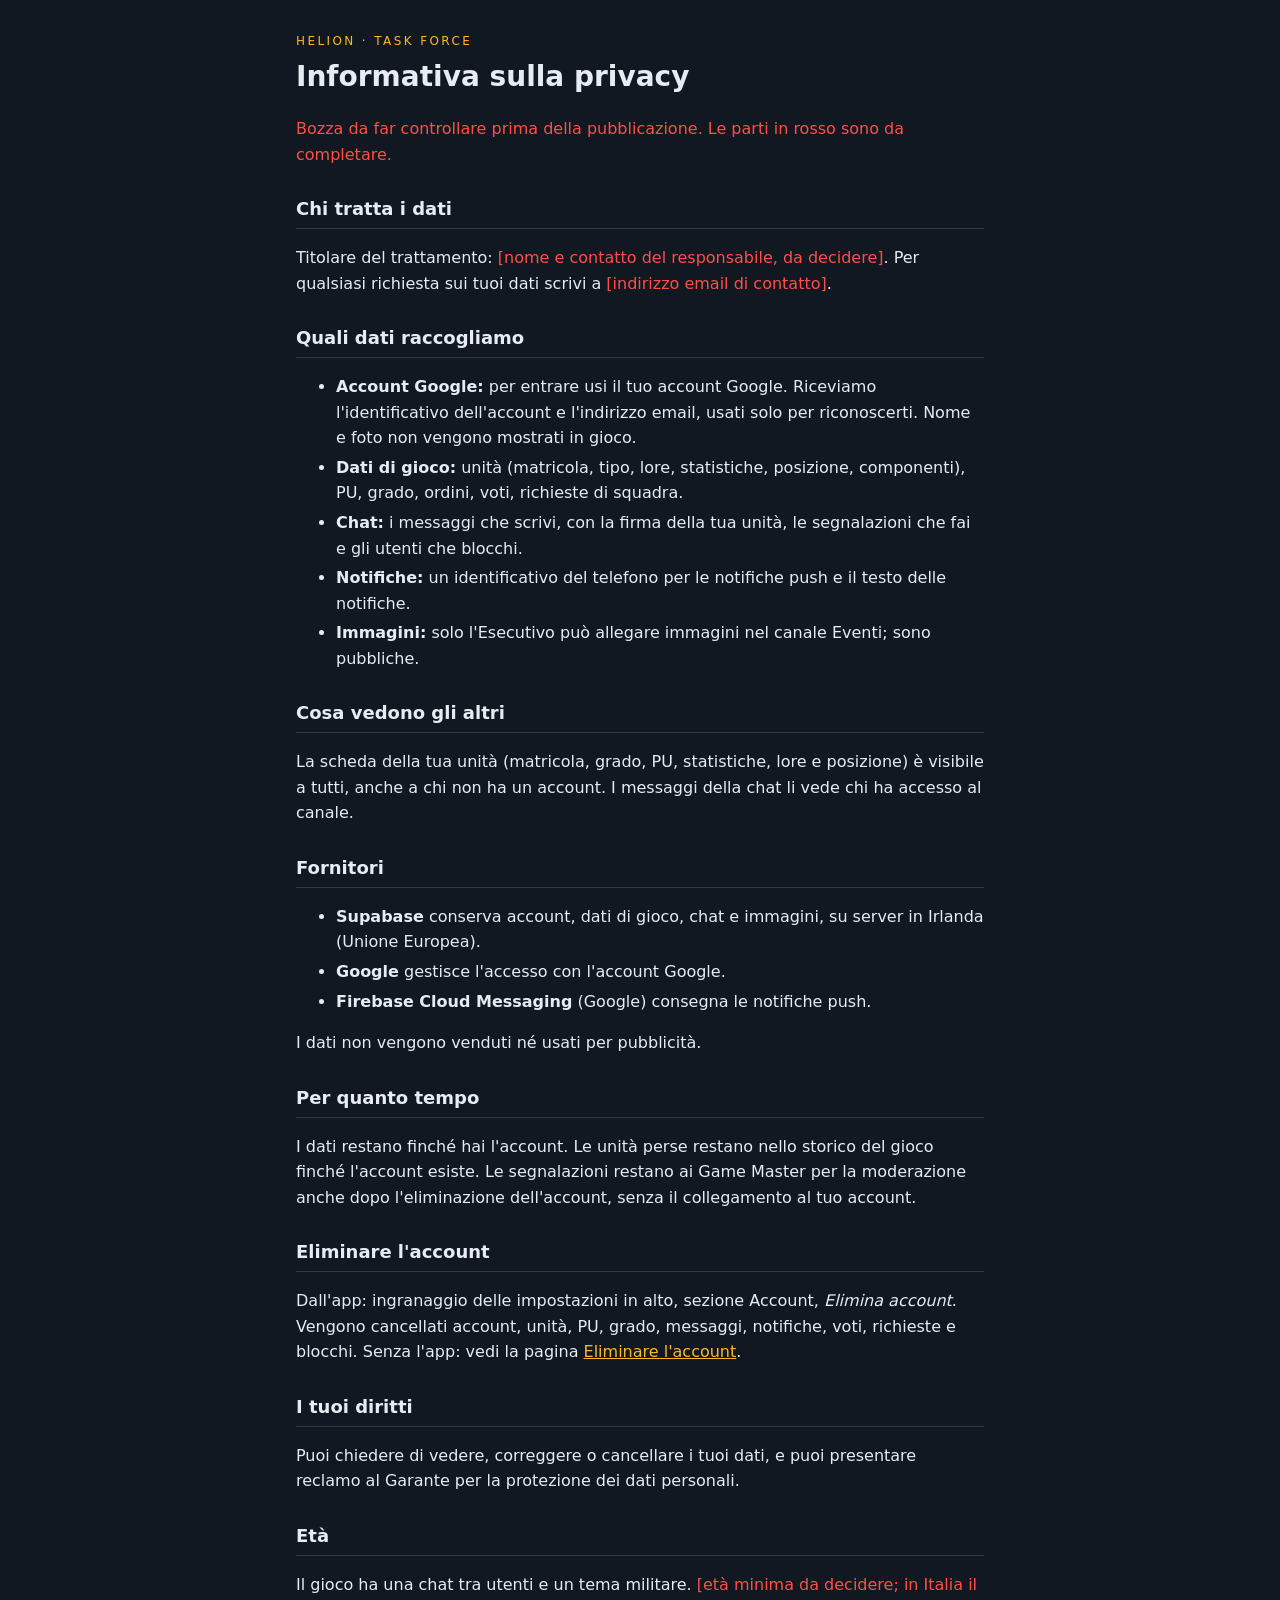
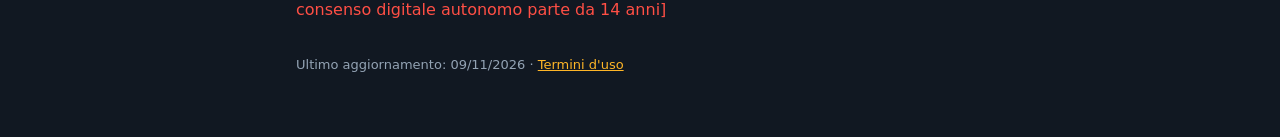
==== privacy.html @ 3db7b757 "Add files via upload" ====
<!doctype html>
<html lang="it">
<head>
<meta charset="utf-8">
<meta name="viewport" content="width=device-width, initial-scale=1">
<title>Helion · Privacy</title>
<link rel="stylesheet" href="stile.css">
</head>
<body>
<main>
<p class="eyebrow">HELION · TASK FORCE</p>
<h1>Informativa sulla privacy</h1>
<p class="todo">Bozza da far controllare prima della pubblicazione. Le parti in rosso sono da completare.</p>

<h2>Chi tratta i dati</h2>
<p>Titolare del trattamento: <span class="todo">[nome e contatto del responsabile, da decidere]</span>.
Per qualsiasi richiesta sui tuoi dati scrivi a <span class="todo">[indirizzo email di contatto]</span>.</p>

<h2>Quali dati raccogliamo</h2>
<ul>
<li><strong>Account Google:</strong> per entrare usi il tuo account Google. Riceviamo l'identificativo dell'account e l'indirizzo email, usati solo per riconoscerti. Nome e foto non vengono mostrati in gioco.</li>
<li><strong>Dati di gioco:</strong> unità (matricola, tipo, lore, statistiche, posizione, componenti), PU, grado, ordini, voti, richieste di squadra.</li>
<li><strong>Chat:</strong> i messaggi che scrivi, con la firma della tua unità, le segnalazioni che fai e gli utenti che blocchi.</li>
<li><strong>Notifiche:</strong> un identificativo del telefono per le notifiche push e il testo delle notifiche.</li>
<li><strong>Immagini:</strong> solo l'Esecutivo può allegare immagini nel canale Eventi; sono pubbliche.</li>
</ul>

<h2>Cosa vedono gli altri</h2>
<p>La scheda della tua unità (matricola, grado, PU, statistiche, lore e posizione) è visibile a tutti, anche a chi non ha un account. I messaggi della chat li vede chi ha accesso al canale.</p>

<h2>Fornitori</h2>
<ul>
<li><strong>Supabase</strong> conserva account, dati di gioco, chat e immagini, su server in Irlanda (Unione Europea).</li>
<li><strong>Google</strong> gestisce l'accesso con l'account Google.</li>
<li><strong>Firebase Cloud Messaging</strong> (Google) consegna le notifiche push.</li>
</ul>
<p>I dati non vengono venduti né usati per pubblicità.</p>

<h2>Per quanto tempo</h2>
<p>I dati restano finché hai l'account. Le unità perse restano nello storico del gioco finché l'account esiste. Le segnalazioni restano ai Game Master per la moderazione anche dopo l'eliminazione dell'account, senza il collegamento al tuo account.</p>

<h2>Eliminare l'account</h2>
<p>Dall'app: ingranaggio delle impostazioni in alto, sezione Account, <em>Elimina account</em>. Vengono cancellati account, unità, PU, grado, messaggi, notifiche, voti, richieste e blocchi. Senza l'app: vedi la pagina <a href="elimina-account.html">Eliminare l'account</a>.</p>

<h2>I tuoi diritti</h2>
<p>Puoi chiedere di vedere, correggere o cancellare i tuoi dati, e puoi presentare reclamo al Garante per la protezione dei dati personali.</p>

<h2>Età</h2>
<p>Il gioco ha una chat tra utenti e un tema militare. <span class="todo">[età minima da decidere; in Italia il consenso digitale autonomo parte da 14 anni]</span></p>

<p class="small">Ultimo aggiornamento: 09/11/2026 · <a href="termini.html">Termini d'uso</a></p>
</main>
</body>
</html>
---- stile.css ----
:root {
  --bg: #111822;
  --panel: #182230;
  --ink: #e6ecf2;
  --dim: #93a3b4;
  --signal: #ffb627;
  --danger: #ff4f45;
}
* { box-sizing: border-box; }
body {
  margin: 0;
  background: var(--bg);
  color: var(--ink);
  font: 16px/1.6 system-ui, -apple-system, "Segoe UI", Roboto, sans-serif;
}
main {
  max-width: 720px;
  margin: 0 auto;
  padding: 32px 16px 48px;
}
.eyebrow { color: var(--signal); letter-spacing: 0.2em; font-size: 12px; margin: 0; }
h1 { margin: 4px 0 16px; font-size: 28px; }
h2 { margin: 28px 0 8px; font-size: 18px; border-bottom: 1px solid #2b3a4a; padding-bottom: 4px; }
a { color: var(--signal); }
li { margin: 4px 0; }
.todo { color: var(--danger); }
.small { color: var(--dim); font-size: 13px; margin-top: 32px; }
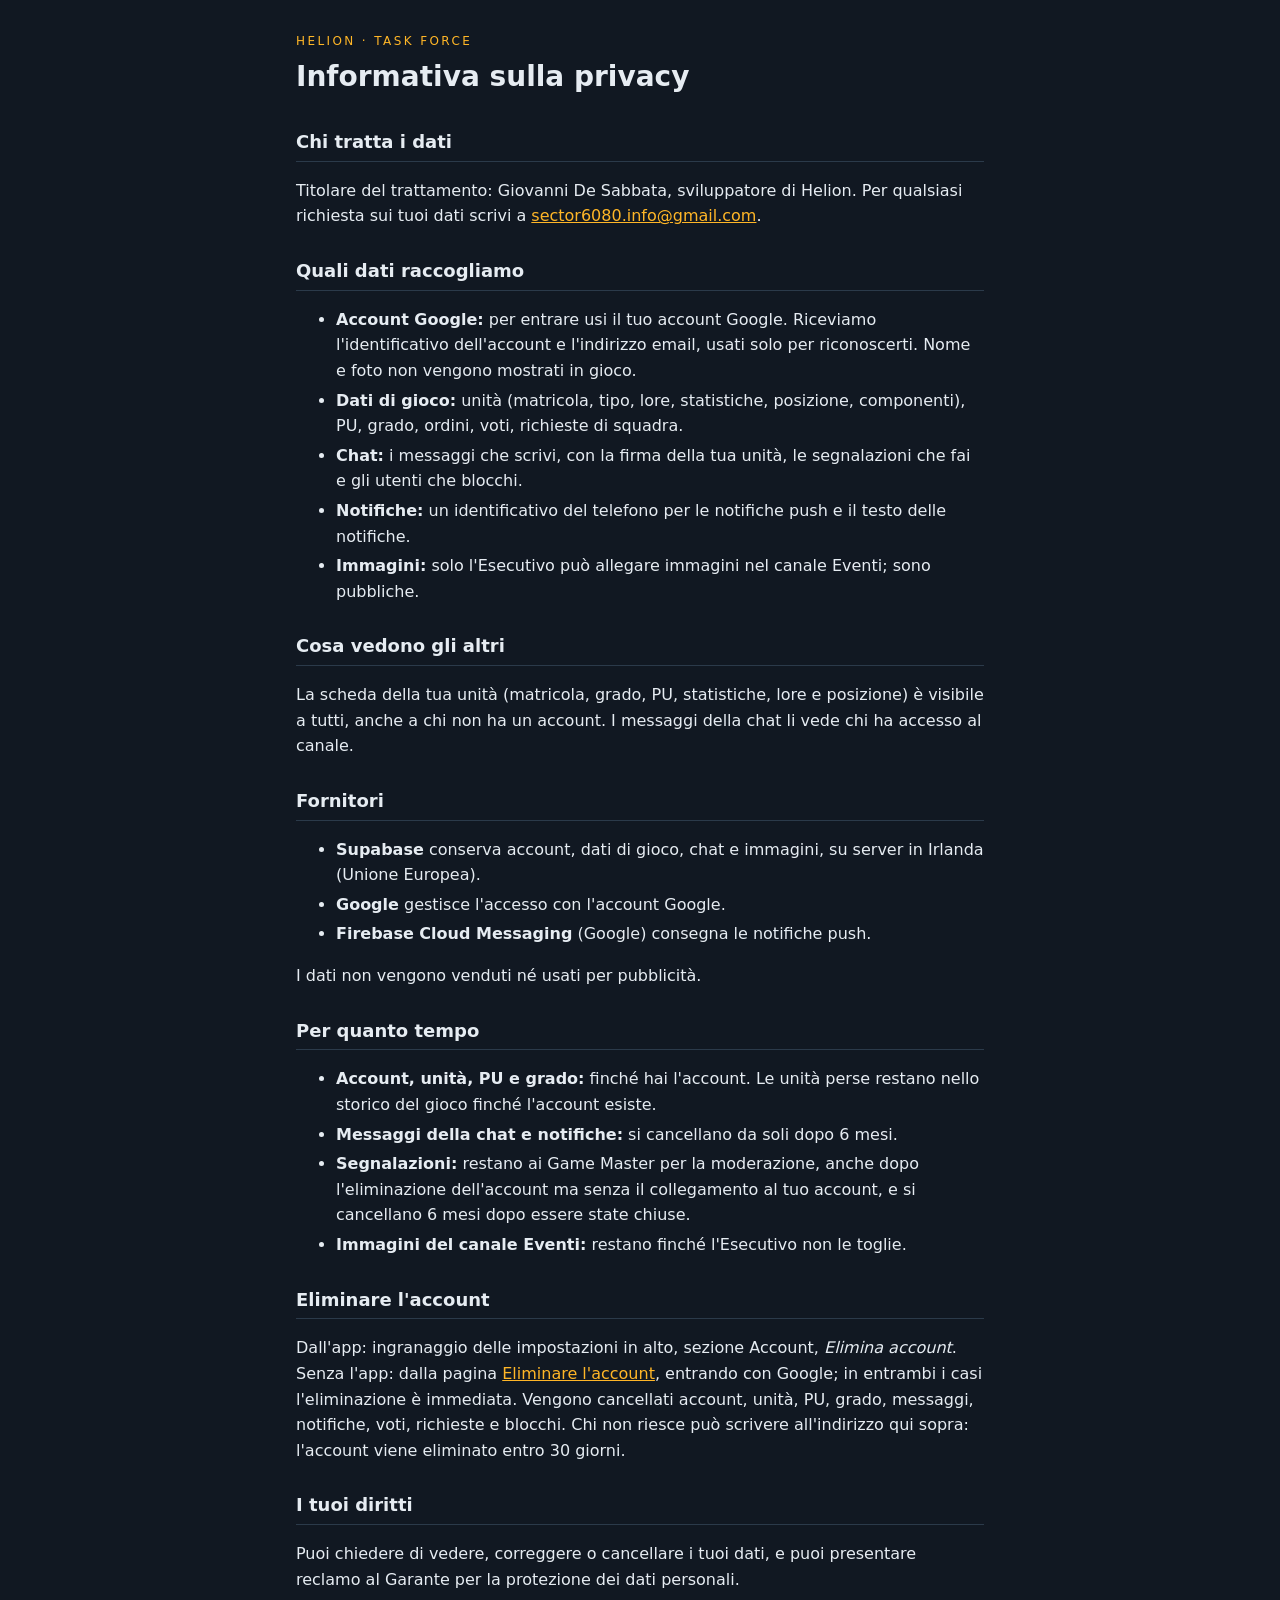
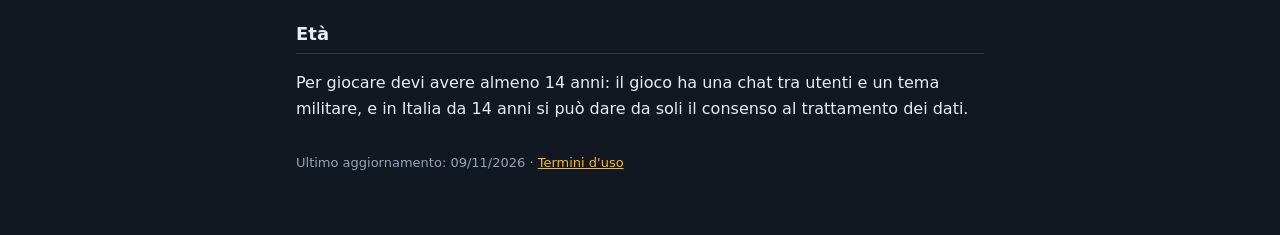
==== commit be07c641: "Add files via upload" ====
--- a/privacy.html
+++ b/privacy.html
@@ -10,11 +10,10 @@
 <main>
 <p class="eyebrow">HELION · TASK FORCE</p>
 <h1>Informativa sulla privacy</h1>
-<p class="todo">Bozza da far controllare prima della pubblicazione. Le parti in rosso sono da completare.</p>
 
 <h2>Chi tratta i dati</h2>
-<p>Titolare del trattamento: <span class="todo">[nome e contatto del responsabile, da decidere]</span>.
-Per qualsiasi richiesta sui tuoi dati scrivi a <span class="todo">[indirizzo email di contatto]</span>.</p>
+<p>Titolare del trattamento: Giovanni De Sabbata, sviluppatore di Helion.
+Per qualsiasi richiesta sui tuoi dati scrivi a <a href="mailto:sector6080.info@gmail.com">sector6080.info@gmail.com</a>.</p>
 
 <h2>Quali dati raccogliamo</h2>
 <ul>
@@ -37,16 +36,21 @@
 <p>I dati non vengono venduti né usati per pubblicità.</p>
 
 <h2>Per quanto tempo</h2>
-<p>I dati restano finché hai l'account. Le unità perse restano nello storico del gioco finché l'account esiste. Le segnalazioni restano ai Game Master per la moderazione anche dopo l'eliminazione dell'account, senza il collegamento al tuo account.</p>
+<ul>
+<li><strong>Account, unità, PU e grado:</strong> finché hai l'account. Le unità perse restano nello storico del gioco finché l'account esiste.</li>
+<li><strong>Messaggi della chat e notifiche:</strong> si cancellano da soli dopo 6 mesi.</li>
+<li><strong>Segnalazioni:</strong> restano ai Game Master per la moderazione, anche dopo l'eliminazione dell'account ma senza il collegamento al tuo account, e si cancellano 6 mesi dopo essere state chiuse.</li>
+<li><strong>Immagini del canale Eventi:</strong> restano finché l'Esecutivo non le toglie.</li>
+</ul>
 
 <h2>Eliminare l'account</h2>
-<p>Dall'app: ingranaggio delle impostazioni in alto, sezione Account, <em>Elimina account</em>. Vengono cancellati account, unità, PU, grado, messaggi, notifiche, voti, richieste e blocchi. Senza l'app: vedi la pagina <a href="elimina-account.html">Eliminare l'account</a>.</p>
+<p>Dall'app: ingranaggio delle impostazioni in alto, sezione Account, <em>Elimina account</em>. Senza l'app: dalla pagina <a href="elimina-account.html">Eliminare l'account</a>, entrando con Google; in entrambi i casi l'eliminazione è immediata. Vengono cancellati account, unità, PU, grado, messaggi, notifiche, voti, richieste e blocchi. Chi non riesce può scrivere all'indirizzo qui sopra: l'account viene eliminato entro 30 giorni.</p>
 
 <h2>I tuoi diritti</h2>
 <p>Puoi chiedere di vedere, correggere o cancellare i tuoi dati, e puoi presentare reclamo al Garante per la protezione dei dati personali.</p>
 
 <h2>Età</h2>
-<p>Il gioco ha una chat tra utenti e un tema militare. <span class="todo">[età minima da decidere; in Italia il consenso digitale autonomo parte da 14 anni]</span></p>
+<p>Per giocare devi avere almeno 14 anni: il gioco ha una chat tra utenti e un tema militare, e in Italia da 14 anni si può dare da soli il consenso al trattamento dei dati.</p>
 
 <p class="small">Ultimo aggiornamento: 09/11/2026 · <a href="termini.html">Termini d'uso</a></p>
 </main>
--- a/stile.css
+++ b/stile.css
@@ -25,3 +25,26 @@
 li { margin: 4px 0; }
 .todo { color: var(--danger); }
 .small { color: var(--dim); font-size: 13px; margin-top: 32px; }
+label { display: block; margin: 12px 0 4px; color: var(--dim); }
+input {
+  width: 100%;
+  max-width: 320px;
+  padding: 10px 12px;
+  background: var(--panel);
+  color: var(--ink);
+  border: 1px solid #2b3a4a;
+  font: inherit;
+}
+button {
+  display: block;
+  margin-top: 12px;
+  padding: 10px 18px;
+  border: 1px solid var(--signal);
+  background: transparent;
+  color: var(--signal);
+  font: inherit;
+  cursor: pointer;
+}
+button.danger { border-color: var(--danger); color: var(--danger); }
+button:disabled { opacity: 0.4; cursor: default; }
+#esito { color: var(--signal); min-height: 1.6em; }
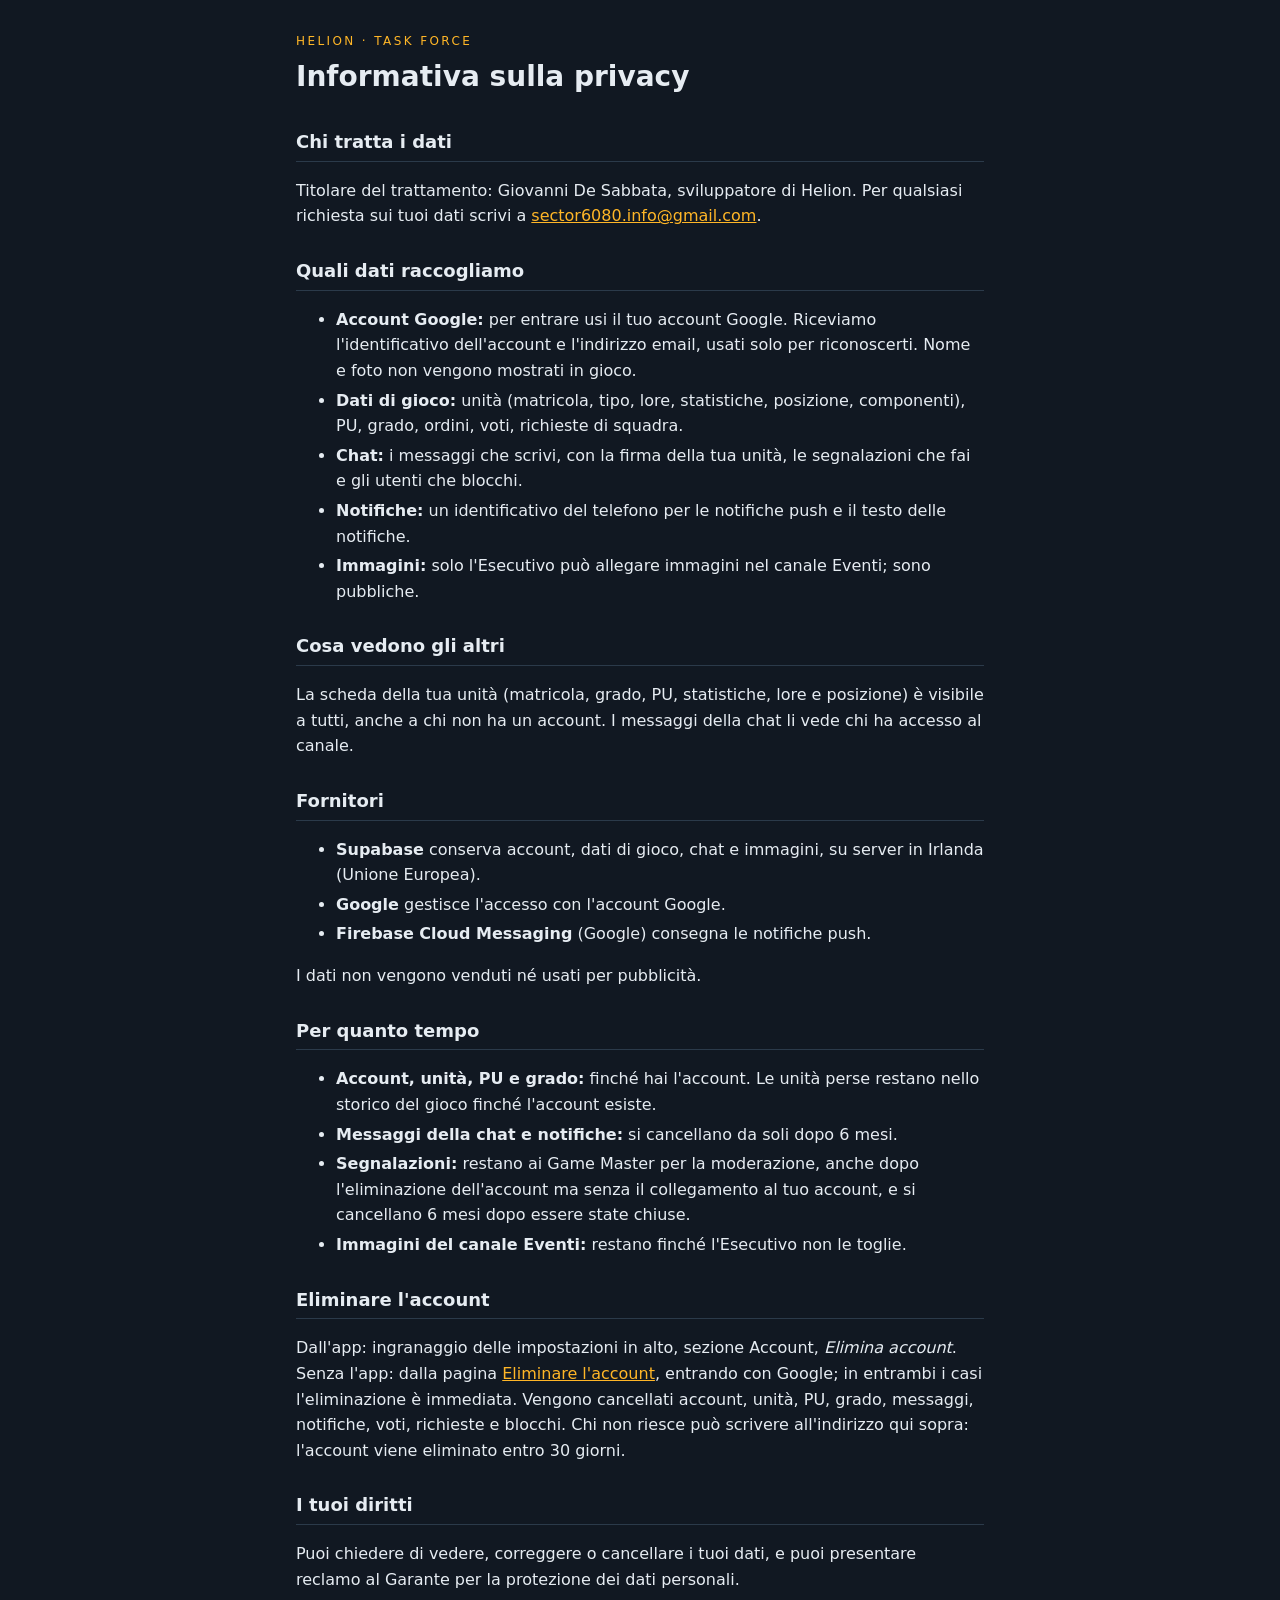
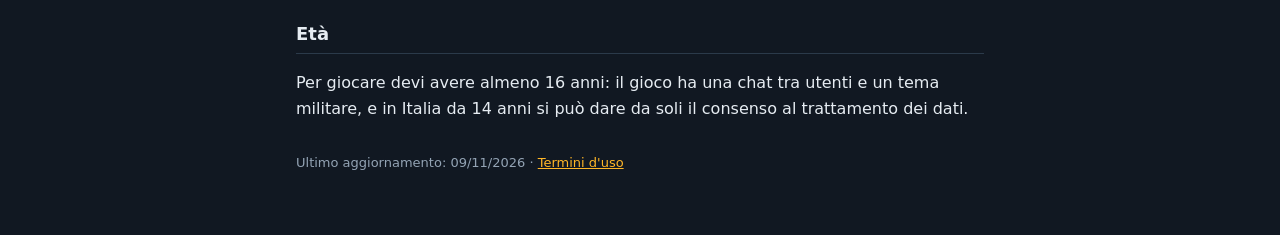
==== commit 411f5d2a: "Update age requirement from 14 to 16 years" ====
--- a/privacy.html
+++ b/privacy.html
@@ -50,7 +50,7 @@
 <p>Puoi chiedere di vedere, correggere o cancellare i tuoi dati, e puoi presentare reclamo al Garante per la protezione dei dati personali.</p>
 
 <h2>Età</h2>
-<p>Per giocare devi avere almeno 14 anni: il gioco ha una chat tra utenti e un tema militare, e in Italia da 14 anni si può dare da soli il consenso al trattamento dei dati.</p>
+<p>Per giocare devi avere almeno 16 anni: il gioco ha una chat tra utenti e un tema militare, e in Italia da 14 anni si può dare da soli il consenso al trattamento dei dati.</p>
 
 <p class="small">Ultimo aggiornamento: 09/11/2026 · <a href="termini.html">Termini d'uso</a></p>
 </main>
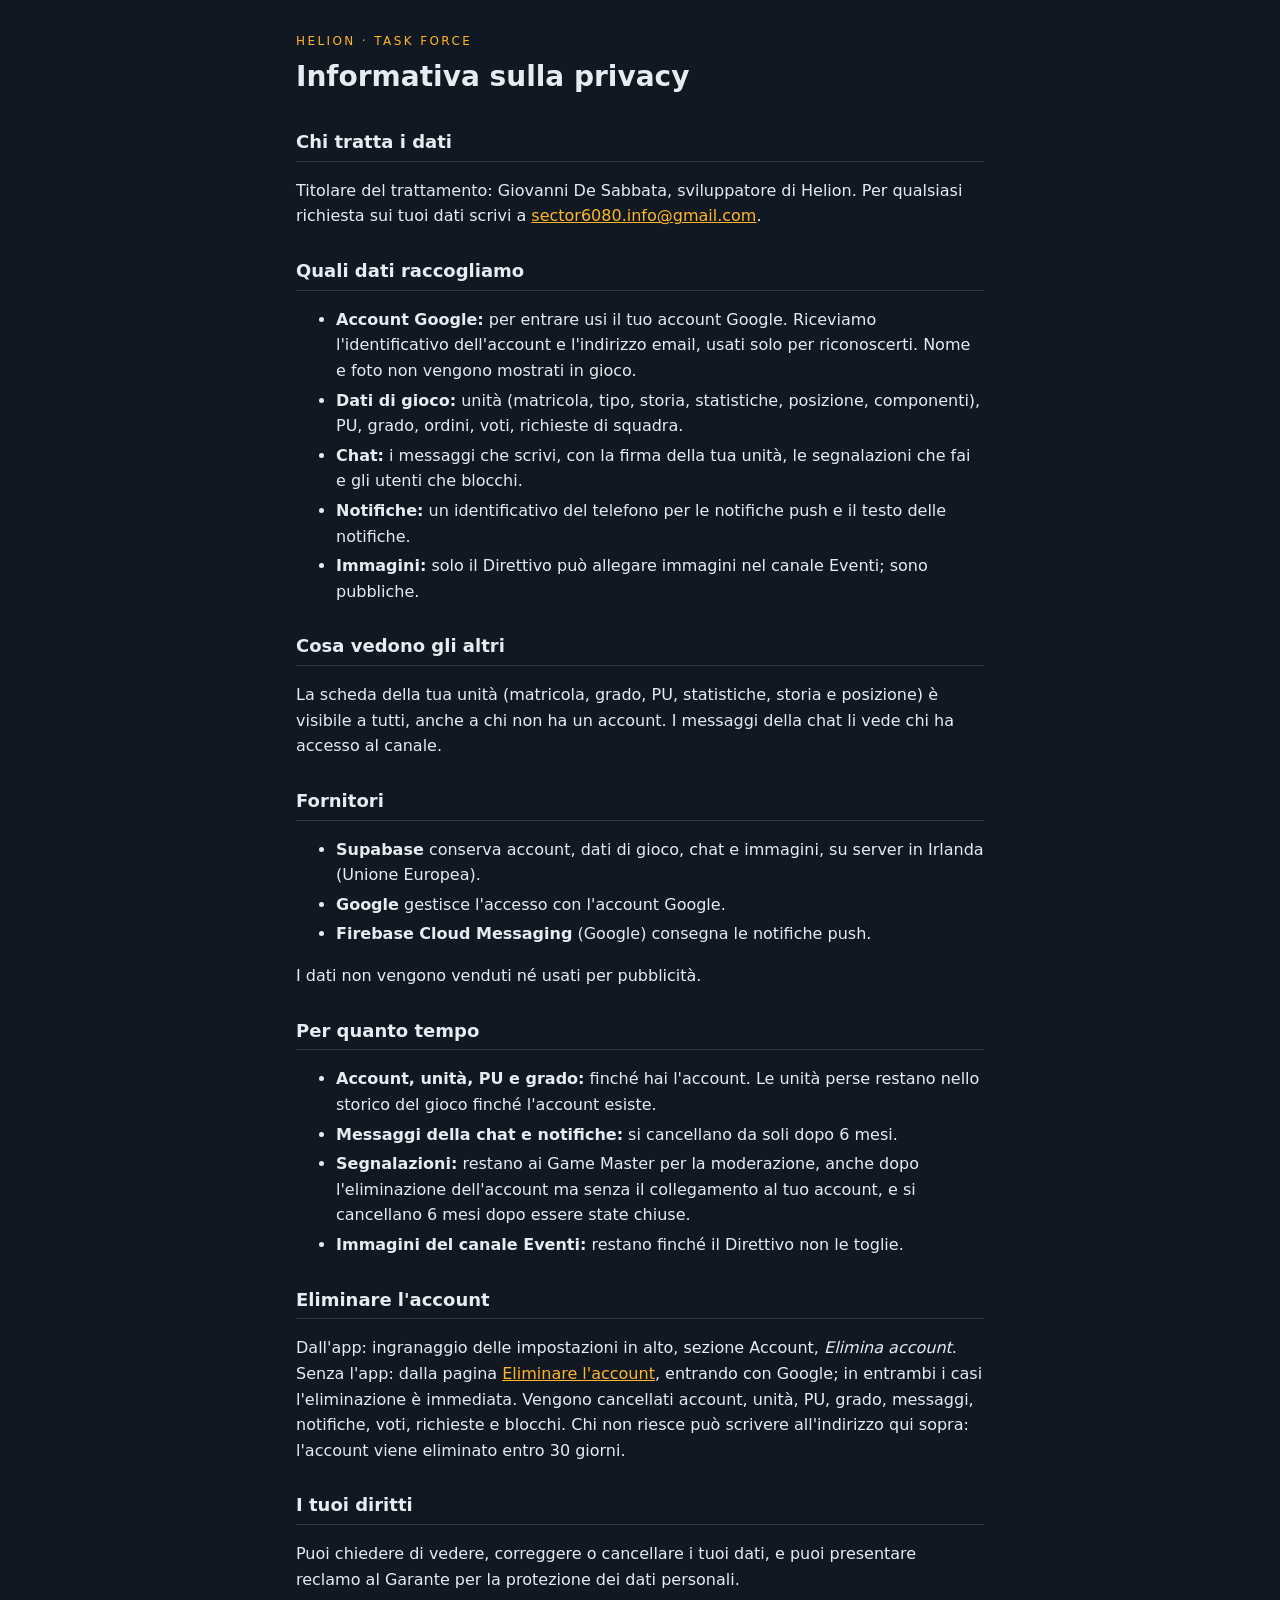
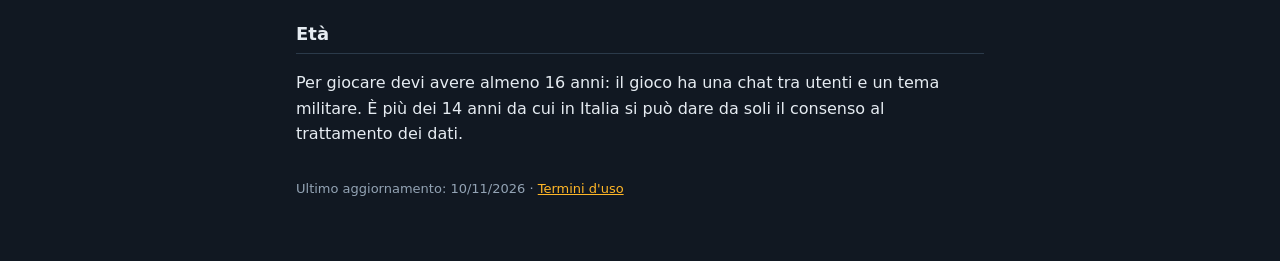
==== commit cfe1fb36: "Add files via upload" ====
--- a/privacy.html
+++ b/privacy.html
@@ -18,14 +18,14 @@
 <h2>Quali dati raccogliamo</h2>
 <ul>
 <li><strong>Account Google:</strong> per entrare usi il tuo account Google. Riceviamo l'identificativo dell'account e l'indirizzo email, usati solo per riconoscerti. Nome e foto non vengono mostrati in gioco.</li>
-<li><strong>Dati di gioco:</strong> unità (matricola, tipo, lore, statistiche, posizione, componenti), PU, grado, ordini, voti, richieste di squadra.</li>
+<li><strong>Dati di gioco:</strong> unità (matricola, tipo, storia, statistiche, posizione, componenti), PU, grado, ordini, voti, richieste di squadra.</li>
 <li><strong>Chat:</strong> i messaggi che scrivi, con la firma della tua unità, le segnalazioni che fai e gli utenti che blocchi.</li>
 <li><strong>Notifiche:</strong> un identificativo del telefono per le notifiche push e il testo delle notifiche.</li>
-<li><strong>Immagini:</strong> solo l'Esecutivo può allegare immagini nel canale Eventi; sono pubbliche.</li>
+<li><strong>Immagini:</strong> solo il Direttivo può allegare immagini nel canale Eventi; sono pubbliche.</li>
 </ul>
 
 <h2>Cosa vedono gli altri</h2>
-<p>La scheda della tua unità (matricola, grado, PU, statistiche, lore e posizione) è visibile a tutti, anche a chi non ha un account. I messaggi della chat li vede chi ha accesso al canale.</p>
+<p>La scheda della tua unità (matricola, grado, PU, statistiche, storia e posizione) è visibile a tutti, anche a chi non ha un account. I messaggi della chat li vede chi ha accesso al canale.</p>
 
 <h2>Fornitori</h2>
 <ul>
@@ -40,7 +40,7 @@
 <li><strong>Account, unità, PU e grado:</strong> finché hai l'account. Le unità perse restano nello storico del gioco finché l'account esiste.</li>
 <li><strong>Messaggi della chat e notifiche:</strong> si cancellano da soli dopo 6 mesi.</li>
 <li><strong>Segnalazioni:</strong> restano ai Game Master per la moderazione, anche dopo l'eliminazione dell'account ma senza il collegamento al tuo account, e si cancellano 6 mesi dopo essere state chiuse.</li>
-<li><strong>Immagini del canale Eventi:</strong> restano finché l'Esecutivo non le toglie.</li>
+<li><strong>Immagini del canale Eventi:</strong> restano finché il Direttivo non le toglie.</li>
 </ul>
 
 <h2>Eliminare l'account</h2>
@@ -50,9 +50,9 @@
 <p>Puoi chiedere di vedere, correggere o cancellare i tuoi dati, e puoi presentare reclamo al Garante per la protezione dei dati personali.</p>
 
 <h2>Età</h2>
-<p>Per giocare devi avere almeno 16 anni: il gioco ha una chat tra utenti e un tema militare, e in Italia da 14 anni si può dare da soli il consenso al trattamento dei dati.</p>
+<p>Per giocare devi avere almeno 16 anni: il gioco ha una chat tra utenti e un tema militare. È più dei 14 anni da cui in Italia si può dare da soli il consenso al trattamento dei dati.</p>
 
-<p class="small">Ultimo aggiornamento: 09/11/2026 · <a href="termini.html">Termini d'uso</a></p>
+<p class="small">Ultimo aggiornamento: 10/11/2026 · <a href="termini.html">Termini d'uso</a></p>
 </main>
 </body>
 </html>
